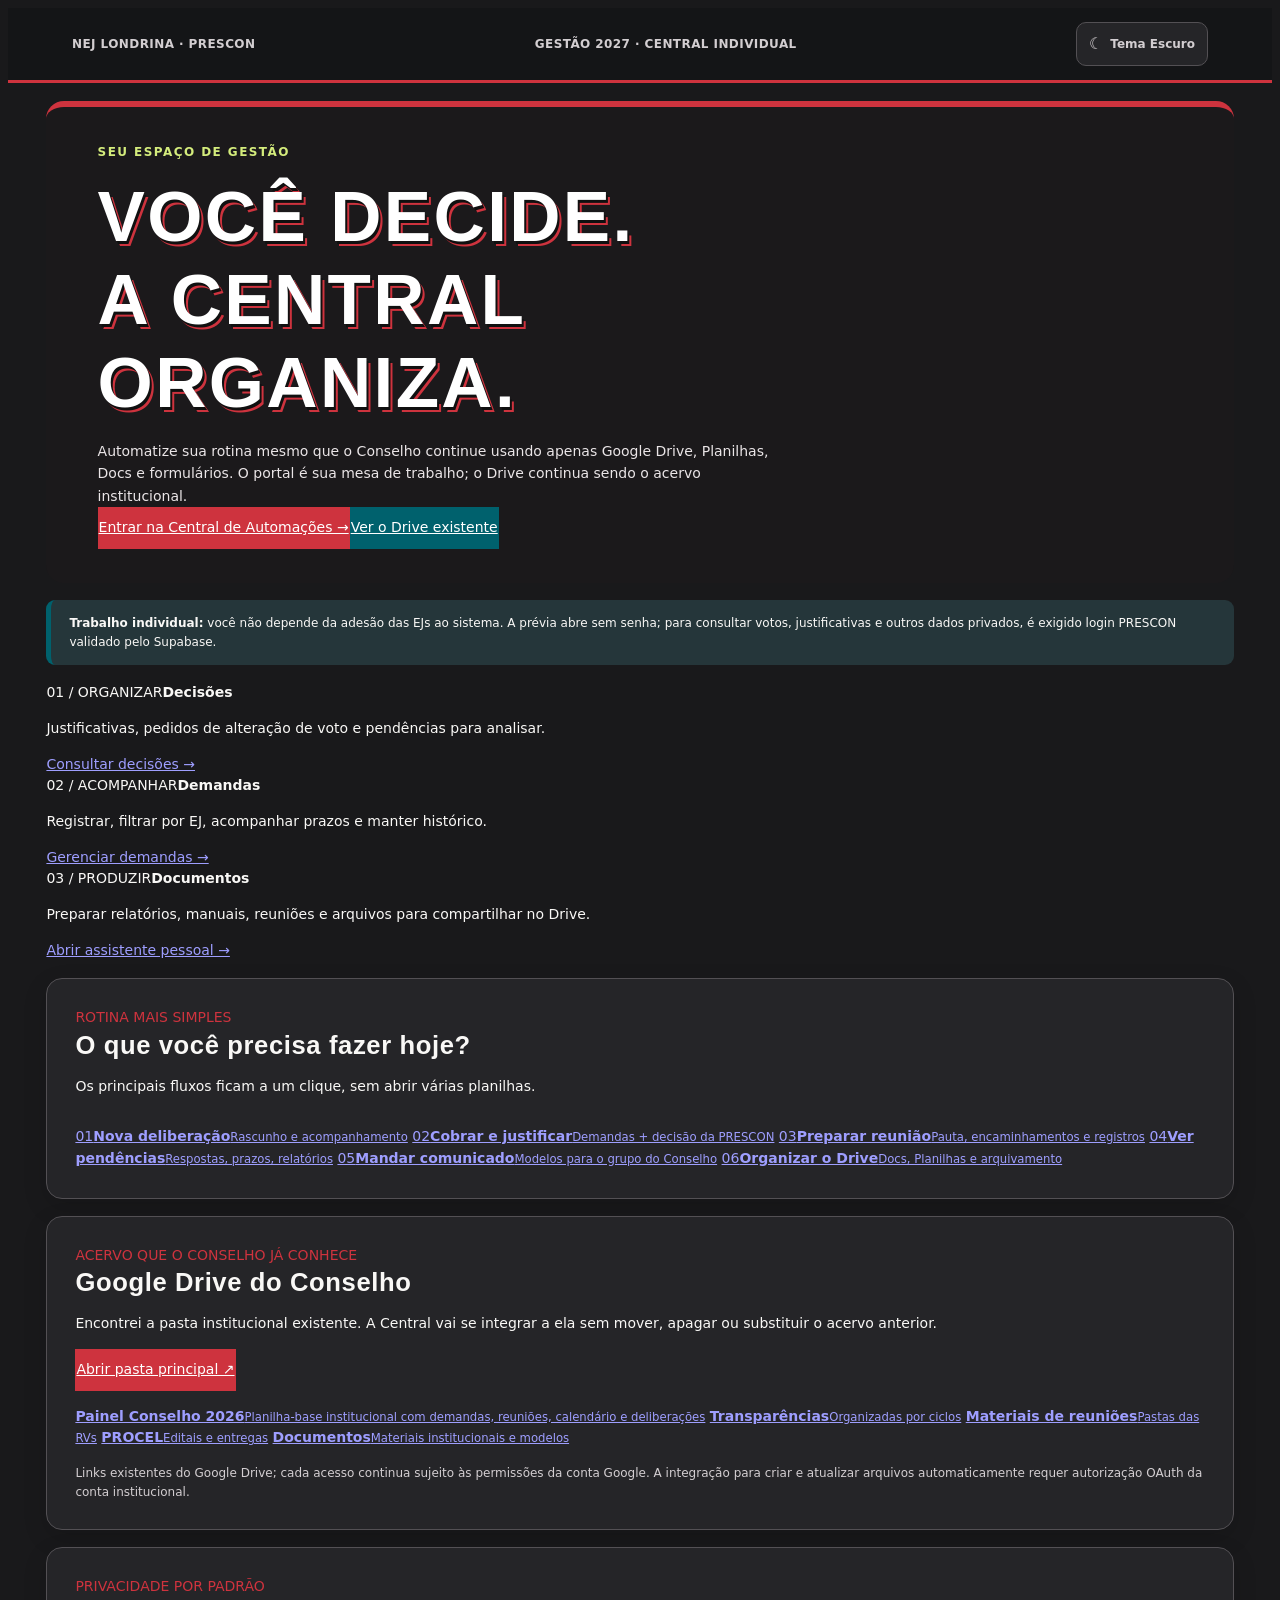
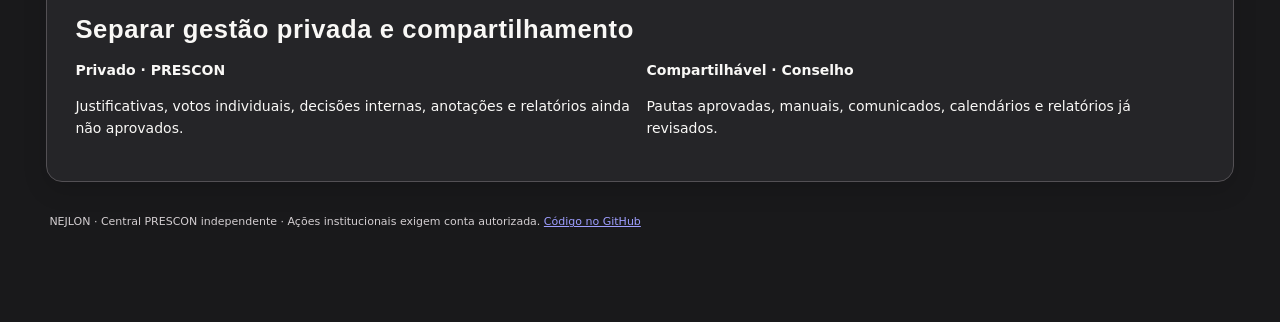
==== index.html @ 837b6ab3 "feat: standalone PRESCON home with real Council Drive 2026 shortcuts and privacy zones" ====
<!doctype html>
<html lang="pt-BR"><head>
<meta charset="utf-8"><meta name="viewport" content="width=device-width, initial-scale=1">
<meta name="theme-color" content="#1e1c1d">
<meta name="description" content="Central individual de automações da PRESCON do NEJ Londrina.">
<title>Minha Mesa · Central PRESCON NEJLON</title>
<link rel="stylesheet" href="pages/automation.css"><link rel="stylesheet" href="pages/ux-system.css"><link rel="stylesheet" href="pages/solo.css">
<script defer src="pages/ux-theme.js"></script>
</head><body class="automation-page solo-landing">
<a class="ux-skip" href="#principal">Pular para conteúdo</a>
<header class="automation-top"><span class="solo-mark">NEJ <b>LONDRINA</b> · PRESCON</span><span>GESTÃO 2027 · CENTRAL INDIVIDUAL</span></header>
<main id="principal" class="automation-shell">
<section class="automation-hero solo-hero"><span class="eyebrow">SEU ESPAÇO DE GESTÃO</span><h1>VOCÊ DECIDE.<br><em>A CENTRAL ORGANIZA.</em></h1>
<p>Automatize sua rotina mesmo que o Conselho continue usando apenas Google Drive, Planilhas, Docs e formulários. O portal é sua mesa de trabalho; o Drive continua sendo o acervo institucional.</p>
<div class="solo-hero-actions"><a href="pages/central-automacoes.html" class="btn red">Entrar na Central de Automações →</a><a href="#drive" class="btn">Ver o Drive existente</a></div>
</section>
<div class="automation-note"><strong>Trabalho individual:</strong> você não depende da adesão das EJs ao sistema. A prévia abre sem senha; para consultar votos, justificativas e outros dados privados, é exigido login PRESCON validado pelo Supabase.</div>
<section class="solo-stat">
<article><span>01 / ORGANIZAR</span><strong>Decisões</strong><p>Justificativas, pedidos de alteração de voto e pendências para analisar.</p><a href="pages/central-automacoes.html?area=relatorios">Consultar decisões →</a></article>
<article><span>02 / ACOMPANHAR</span><strong>Demandas</strong><p>Registrar, filtrar por EJ, acompanhar prazos e manter histórico.</p><a href="pages/central-automacoes.html?area=demandas">Gerenciar demandas →</a></article>
<article><span>03 / PRODUZIR</span><strong>Documentos</strong><p>Preparar relatórios, manuais, reuniões e arquivos para compartilhar no Drive.</p><a href="pages/operacao.html">Abrir assistente pessoal →</a></article>
</section>
<section class="automation-panel"><div class="solo-section-heading"><div><span class="eyebrow">ROTINA MAIS SIMPLES</span><h2>O que você precisa fazer hoje?</h2><p>Os principais fluxos ficam a um clique, sem abrir várias planilhas.</p></div></div>
<div class="solo-tool-grid">
<a href="pages/central-automacoes.html?area=criacao"><span>01</span><strong>Nova deliberação</strong><small>Rascunho e acompanhamento</small></a>
<a href="pages/central-automacoes.html?area=demandas"><span>02</span><strong>Cobrar e justificar</strong><small>Demandas + decisão da PRESCON</small></a>
<a href="pages/operacao.html#reunioes"><span>03</span><strong>Preparar reunião</strong><small>Pauta, encaminhamentos e registros</small></a>
<a href="pages/central-automacoes.html?area=relatorios"><span>04</span><strong>Ver pendências</strong><small>Respostas, prazos, relatórios</small></a>
<a href="pages/whatsapp.html#biblioteca"><span>05</span><strong>Mandar comunicado</strong><small>Modelos para o grupo do Conselho</small></a>
<a href="pages/operacao.html#workspace"><span>06</span><strong>Organizar o Drive</strong><small>Docs, Planilhas e arquivamento</small></a>
</div></section>
<section class="automation-panel" id="drive"><div class="solo-section-heading"><div><span class="eyebrow">ACERVO QUE O CONSELHO JÁ CONHECE</span><h2>Google Drive do Conselho</h2><p>Encontrei a pasta institucional existente. A Central vai se integrar a ela sem mover, apagar ou substituir o acervo anterior.</p></div><a class="btn red" href="https://drive.google.com/drive/folders/1lMt1bSog2AiDGEiYPf9uO2gQaXEOuNeg" target="_blank" rel="noopener noreferrer">Abrir pasta principal ↗</a></div>
<div class="solo-drive-grid">
<a href="https://docs.google.com/spreadsheets/d/1DdwqLHLDsHzD5dF344gKRtQSQMbhN-DplkqMc7z9sdI/edit" target="_blank" rel="noopener noreferrer"><strong>Painel Conselho 2026</strong><small>Planilha-base institucional com demandas, reuniões, calendário e deliberações</small></a>
<a href="https://drive.google.com/drive/folders/1bqsiGhaldRONN4F4BSlZHVwwTOIVMwd3" target="_blank" rel="noopener noreferrer"><strong>Transparências</strong><small>Organizadas por ciclos</small></a>
<a href="https://drive.google.com/drive/folders/1koFTcr5cByiD7y8wEt5z1tgL3Zkwrhm6" target="_blank" rel="noopener noreferrer"><strong>Materiais de reuniões</strong><small>Pastas das RVs</small></a>
<a href="https://drive.google.com/drive/folders/1WK2qMkGazt2FcR_uBR-2NqHDXZGBnHjx" target="_blank" rel="noopener noreferrer"><strong>PROCEL</strong><small>Editais e entregas</small></a>
<a href="https://drive.google.com/drive/folders/1uv3JQqz0q_ua_squssaQiazkvo1ACjW2" target="_blank" rel="noopener noreferrer"><strong>Documentos</strong><small>Materiais institucionais e modelos</small></a>
</div>
<p class="automation-muted">Links existentes do Google Drive; cada acesso continua sujeito às permissões da conta Google. A integração para criar e atualizar arquivos automaticamente requer autorização OAuth da conta institucional.</p></section>
<section class="automation-panel"><span class="eyebrow">PRIVACIDADE POR PADRÃO</span><h2>Separar gestão privada e compartilhamento</h2><div class="automation-grid">
<div class="solo-audience"><strong>Privado · PRESCON</strong><p>Justificativas, votos individuais, decisões internas, anotações e relatórios ainda não aprovados.</p></div>
<div class="solo-audience"><strong>Compartilhável · Conselho</strong><p>Pautas aprovadas, manuais, comunicados, calendários e relatórios já revisados.</p></div>
</div></section>
<footer class="automation-footer">NEJLON · Central PRESCON independente · Ações institucionais exigem conta autorizada. <a href="https://github.com/geisilyvargas-unect/central-prescon-nejlon">Código no GitHub</a></footer>
</main></body></html>
---- pages/automation.css ----
.automation-page{background:var(--ux-bg,#19191b);color:var(--ux-text,#f9f8f6)}
.automation-page *{box-sizing:border-box}
.automation-top{min-height:64px;background:var(--ux-side,#151515);border-bottom:3px solid var(--ux-red,#ce333e);display:flex;align-items:center;justify-content:space-between;gap:12px;padding:14px clamp(15px,5vw,65px);font-size:12px;font-weight:900;letter-spacing:.035em}
.automation-top a{color:var(--ux-text,#fff);text-decoration:none}.automation-top span{color:var(--ux-muted,#aaa)}
.automation-shell{max-width:1290px;margin:0 auto;padding:18px clamp(14px,3vw,42px) 70px;display:grid;gap:17px}
.automation-hero{min-height:245px;background:#1b191b;color:#fff;border-top:6px solid #ce333e;border-radius:18px;padding:34px clamp(20px,4vw,52px);overflow:hidden}
.automation-hero .eyebrow{color:#d4ec7c;font-size:12px;font-weight:900;letter-spacing:.12em}
.automation-hero h1{color:#fff;font:900 clamp(38px,6vw,71px)/1.17 Impact,'Arial Black',sans-serif;letter-spacing:.033em;text-transform:uppercase;text-shadow:2px 3px #101010,4px 5px #ce333e;margin:12px 0 16px;max-width:850px}
.automation-hero h1 em{font-style:normal;color:#fff}
.automation-hero p{max-width:690px;color:#eae5e7;font-size:14px;margin:0;line-height:1.6}
.automation-note{border-left:5px solid var(--ux-petrol,#00616d);background:var(--ux-alert,#25363a);border-radius:9px;padding:14px 18px;font-size:12px;color:var(--ux-text,#fff)}
.automation-panel{background:var(--ux-surface,#252528);color:var(--ux-text,#fff);border:1px solid var(--ux-border,#535054);border-radius:16px;padding:clamp(17px,2.4vw,28px);display:grid;gap:15px;box-shadow:var(--ux-shadow,0 8px 26px #0002)}
.automation-panel h2{font:900 clamp(20px,2vw,28px)/1.27 'Arial Black',sans-serif;letter-spacing:.024em;margin:0;color:var(--ux-text,#fff)}
.automation-panel h2 span{color:var(--ux-red,#ce333e);margin-right:7px}
.automation-panel>p,.automation-muted{color:var(--ux-muted,#d3ced1);font-size:12px;margin:0}
.automation-form{display:grid;gap:13px}
.automation-form label{font-size:12px;font-weight:800;display:grid;gap:6px;color:var(--ux-text,#fff)}
.automation-form input,.automation-form select,.automation-form textarea{display:block;width:100%;padding:12px 14px;min-height:44px;background:var(--ux-input,#18191b);color:var(--ux-text,#fff);border:1px solid var(--ux-border,#535054);border-radius:10px;line-height:1.5}
.automation-form input[type=file]{padding:10px;overflow-wrap:anywhere}
.automation-form input[type=checkbox]{width:auto;min-height:unset;accent-color:var(--ux-red,#ce333e)}
.automation-form textarea{min-height:110px;resize:vertical}
.automation-form input:focus-visible,.automation-form select:focus-visible,.automation-form textarea:focus-visible,.automation-tabs button:focus-visible{outline:3px solid var(--ux-focus,#fbb4b8);outline-offset:2px}
.automation-form button{justify-self:start;min-height:44px}
.automation-form button:disabled,.automation-actions button:disabled{opacity:.5;cursor:not-allowed}
.automation-message{color:var(--ux-red,#ff9090);font-size:12px;min-height:15px}
.automation-user-bar{display:flex;align-items:center;justify-content:space-between;gap:12px;background:var(--ux-alert,#25363a);border:1px solid var(--ux-petrol,#00616d);border-radius:11px;padding:14px 18px;margin-bottom:12px}
.automation-user-bar div{display:grid;gap:5px}.automation-user-bar span{font-size:10px;font-weight:900;color:var(--ux-muted,#ccc);letter-spacing:.09em}.automation-user-bar strong{font-size:14px;overflow-wrap:anywhere}
.automation-tabs{display:flex;gap:8px;flex-wrap:wrap;padding:6px 0 14px;margin-bottom:12px;border-bottom:1px solid var(--ux-border,#535054)}
.automation-tabs button{background:var(--ux-raised,#302f32);color:var(--ux-text,#fff);border:1px solid var(--ux-border,#535054);border-radius:9px;padding:11px 14px;cursor:pointer;min-height:44px;font-weight:900;font-size:12px}
.automation-tabs button:hover{background:var(--ux-hover,#453f42)}.automation-tabs button.active{background:var(--ux-red,#ce333e);border-color:var(--ux-red,#ce333e);color:#fff}
.auto-tab{display:grid;gap:17px}
.automation-stat-grid{display:grid;grid-template-columns:repeat(3,minmax(0,1fr));gap:12px}
.automation-stat-grid article{display:flex;flex-direction:column;gap:8px;background:var(--ux-surface,#252528);border:1px solid var(--ux-border,#535054);border-top:5px solid var(--ux-petrol,#00616d);padding:18px;border-radius:12px;min-width:0}
.automation-stat-grid article:nth-child(2){border-top-color:var(--ux-red,#ce333e)}.automation-stat-grid article:nth-child(3){border-top-color:var(--ux-lime,#a0c50c)}
.automation-stat-grid span{color:var(--ux-muted,#ddd);font-size:10px;font-weight:900;letter-spacing:.06em}
.automation-stat-grid strong{font:900 clamp(23px,2.8vw,31px)/1.1 'Arial Black',sans-serif;color:var(--ux-text,#fff);overflow-wrap:anywhere}
.automation-stat-grid small{color:var(--ux-muted,#ccc);font-size:11px}
.automation-shortcuts{display:grid;grid-template-columns:repeat(4,minmax(0,1fr));gap:12px}
.automation-shortcuts button,.automation-shortcuts a{display:flex;flex-direction:column;gap:13px;align-items:flex-start;text-decoration:none;text-align:left;cursor:pointer;min-width:0;background:var(--ux-raised,#302f32);border:1px solid var(--ux-border,#535054);border-top:5px solid var(--ux-red,#ce333e);border-radius:12px;padding:19px;color:var(--ux-text,#fff);font:inherit;min-height:170px}
.automation-shortcuts button:nth-child(2){border-top-color:var(--ux-petrol,#00616d)}.automation-shortcuts button:nth-child(3){border-top-color:var(--ux-lime,#a0c50c)}
.automation-shortcuts button:hover,.automation-shortcuts a:hover{background:var(--ux-hover,#453e42)}
.automation-shortcuts b{font-size:15px;line-height:1.35}
.automation-shortcuts small{font-size:12px;color:var(--ux-muted,#d3ced1)}
.automation-shortcuts span{margin-top:auto;font-size:11px;font-weight:900;color:var(--ux-red,#f7a1a1)}
.automation-checks{display:grid;grid-template-columns:repeat(3,minmax(0,1fr));gap:10px}
.automation-checks p{margin:0;background:var(--ux-raised,#302f32);padding:13px;border-radius:10px;font-size:12px;color:var(--ux-text,#fff);line-height:1.6}
.automation-switches{display:flex;gap:16px;flex-wrap:wrap;background:var(--ux-raised,#302f32);padding:15px;border-radius:9px}
.automation-switches label{display:flex;flex-direction:row;align-items:flex-start;gap:9px;flex:1 1 250px}
.automation-grid{display:grid;grid-template-columns:repeat(2,minmax(0,1fr));gap:13px}
.automation-actions{display:flex;flex-wrap:wrap;gap:9px;align-items:center}
.automation-result{background:var(--ux-alert,#25363a);padding:12px 15px;border-radius:9px;color:var(--ux-text,#fff);font-size:12px;overflow-wrap:anywhere}
.automation-result:empty{display:none}
.automation-inline{display:flex;flex-wrap:wrap;align-items:end}
.automation-inline label{flex:1 1 180px;min-width:0}.automation-inline button{justify-self:unset}
.automation-files,.automation-forms,.automation-results{display:grid;gap:10px;min-width:0}
.automation-file,.automation-form-card,.automation-response{background:var(--ux-raised,#302f32);border:1px solid var(--ux-border,#535054);border-radius:11px;padding:15px;display:grid;gap:10px}
.automation-form-card-head{display:flex;align-items:flex-start;justify-content:space-between;gap:12px;flex-wrap:wrap}
.automation-form-card strong,.automation-file strong{font-size:14px;overflow-wrap:anywhere}
.automation-form-card small,.automation-file small,.automation-response small{display:block;color:var(--ux-muted,#ddd);font-size:11px}
.automation-form-card .automation-actions{gap:8px}
.automation-form-card .btn{font-size:11px;min-height:39px;padding:7px 10px}
.automation-form-card .tag{white-space:nowrap}
.automation-file{grid-template-columns:minmax(0,1fr) auto;align-items:center}
.automation-file a{color:var(--ux-red,#ed6c74);font-weight:900;font-size:12px}
.automation-response-top{display:flex;justify-content:space-between;gap:10px;flex-wrap:wrap}
.automation-response details{border-top:1px solid var(--ux-border,#535054);padding-top:10px}
.automation-response summary{cursor:pointer;font-weight:800}
.automation-response pre{white-space:pre-wrap;overflow-wrap:anywhere;max-height:300px;overflow:auto;font-size:11px}
.automation-response select,.automation-response textarea{background:var(--ux-input,#18191b);color:var(--ux-text,#fff);border:1px solid var(--ux-border,#535054);border-radius:7px;padding:10px;font:inherit;font-size:12px}
.automation-response .automation-actions{margin-top:5px}
.automation-footer{color:var(--ux-muted,#d3ced1);font-size:11px;padding:14px 3px}
.automation-toast{position:fixed;bottom:15px;right:15px;z-index:20;background:#005663;color:#fff;padding:12px 16px;border-radius:10px;box-shadow:0 8px 20px #0005;max-width:min(400px,90vw);font-size:12px}
.automation-toast:empty{display:none}
.automation-page a:not(.btn):focus-visible{outline:3px solid var(--ux-focus,#fbb4b8);outline-offset:3px}
@media(max-width:1040px){.automation-shortcuts{grid-template-columns:repeat(2,minmax(0,1fr))}.automation-checks{grid-template-columns:1fr}}
@media(max-width:700px){.automation-grid,.automation-stat-grid{grid-template-columns:1fr}.automation-hero{min-height:260px;padding:27px 18px}.automation-tabs{display:flex;flex-wrap:nowrap;overflow-x:auto;scroll-snap-type:x proximity}.automation-tabs button{white-space:nowrap;flex:0 0 auto;scroll-snap-align:start}.automation-file{grid-template-columns:1fr}.automation-top{flex-wrap:wrap}.automation-form button{width:100%}.automation-form-card .btn{width:auto}}
@media(max-width:475px){.automation-shortcuts{grid-template-columns:1fr}.automation-shortcuts button,.automation-shortcuts a{min-height:126px}.automation-hero h1{font-size:38px}}
@media(prefers-reduced-motion:reduce){.automation-page *{scroll-behavior:auto!important;transition:none!important}}
/* Integração de Forms existente: campos claros em ambos os temas */
.automation-form-card .auto-google-attach{display:flex;align-items:center;gap:8px;flex-wrap:wrap;background:var(--ux-surface);padding:10px;border-radius:9px;color:var(--ux-muted);font-size:11px}
.automation-form-card .auto-google-attach input{min-width:195px;max-width:100%;flex:1;padding:10px;border:1px solid var(--ux-border);border-radius:7px;background:var(--ux-input);color:var(--ux-text);font-size:12px}
.automation-form-card .auto-google-attach button{min-height:41px}
@media(max-width:500px){.automation-form-card .auto-google-attach input{flex:1 1 100%;min-width:0}}

/* PRESCON — panorama semanal: informações essenciais sem sobrecarregar a página */
.automation-week-list{display:grid;grid-template-columns:repeat(2,minmax(0,1fr));gap:12px}
.automation-week-item{background:var(--ux-raised,#302f32);border:1px solid var(--ux-border,#535054);border-radius:13px;padding:18px;display:flex;flex-direction:column;gap:12px;min-width:0}
.automation-week-top{display:flex;justify-content:space-between;align-items:flex-start;gap:12px;flex-wrap:wrap}
.automation-week-top>div{display:grid;gap:5px;min-width:0}
.automation-week-top strong{font-size:14px;color:var(--ux-text,#fff);overflow-wrap:anywhere}
.automation-week-top span{font-size:11px;color:var(--ux-muted,#ddd)}
.automation-week-count{display:flex;align-items:baseline;gap:10px}
.automation-week-count strong{font:900 31px/1 'Arial Black',sans-serif;color:var(--ux-text,#fff)}
.automation-week-count span{font-size:12px;color:var(--ux-muted,#ddd)}
.automation-week-alert{background:var(--ux-alert,#25363a);border-left:4px solid var(--ux-petrol,#00616d);padding:10px 12px;font-size:11px;color:var(--ux-text,#fff);margin:0}
.automation-week-item details{border-top:1px solid var(--ux-border,#535054);padding-top:10px}
.automation-week-item summary{font-size:12px;font-weight:800;cursor:pointer;padding-block:8px;min-height:44px}
.automation-week-item details p{font-size:12px;color:var(--ux-muted,#ddd);line-height:1.65;margin-top:6px}
.automation-week-item>.btn{align-self:flex-start;margin-top:auto}
@media(max-width:860px){.automation-week-list{grid-template-columns:1fr}}

/* Exploração sem senha: prévia pública, gestão real com autenticação opcional. */
.automation-preview-mode .automation-user-bar{border-color:var(--ux-petrol,#00616d);background:var(--ux-alert,#eaf3f4)}
.automation-preview-mode .automation-user-bar strong{font-size:clamp(13px,1.6vw,16px)}
.automation-login-top{display:flex;align-items:center;justify-content:space-between;gap:14px;flex-wrap:wrap}
.automation-login-top p{max-width:700px;margin:0;color:var(--ux-muted);font-size:12px}
.automation-preview-mode .automation-note{border-left-color:var(--ux-lime,#bee252)}
.automation-preview-mode .automation-week-item{border-top:4px solid var(--ux-petrol,#00616d)}
.automation-preview-mode .automation-form-card{border-top:4px solid var(--ux-red,#ce333e)}
.automation-preview-mode #auto-weekly-stats article strong{color:var(--ux-muted)}
.automation-preview-mode #auto-weekly-demand a{color:var(--ux-text);font-weight:800;text-decoration:underline}
.automation-preview-mode #auto-demands-root .demands-card{min-height:190px}
#auto-login[hidden],#auto-app[hidden],.automation-user-bar button[hidden]{display:none!important}
@media(max-width:600px){.automation-user-bar{align-items:stretch;flex-direction:column}.automation-user-bar .automation-actions{width:100%}.automation-user-bar button{width:100%}.automation-login-top button{width:100%}}
---- pages/ux-system.css ----
/* NEJLON 2027 — Sistema visual consolidado v1.
   Carregado APÓS os estilos legados. O tema claro/escuro deve preservar contraste
   e não alterar dados nem regras de negócio. */
:root,html[data-theme="dark"]{
 color-scheme:dark;
 --ux-bg:#19191b;--ux-side:#141517;--ux-surface:#252528;--ux-raised:#302f32;
 --ux-input:#18191b;--ux-border:#535054;--ux-text:#f9f8f6;--ux-muted:#d3ced1;
 --ux-subtle:#bdb7bb;--ux-hover:#3d383b;--ux-red:#ce333e;--ux-red-hover:#e34a54;
 --ux-petrol:#00616d;--ux-petrol-hover:#087b88;--ux-lime:#bee252;
 --ux-focus:#fbb4b8;--ux-alert:#25363a;--ux-warning:#423826;
 --ux-shadow:0 8px 24px rgba(0,0,0,.14);
 --bg:var(--ux-bg);--side:var(--ux-side);--panel:var(--ux-surface);--panel2:var(--ux-raised);
 --border:var(--ux-border);--text:var(--ux-text);--muted:var(--ux-muted);
}
html[data-theme="light"]{
 color-scheme:light;
 --ux-bg:#f7f5f2;--ux-side:#f0ece9;--ux-surface:#fff;--ux-raised:#f1eeeb;
 --ux-input:#fff;--ux-border:#b8b2b0;--ux-text:#222124;--ux-muted:#49474a;
 --ux-subtle:#59555a;--ux-hover:#e9e2de;--ux-red:#a92732;--ux-red-hover:#8f1e28;
 --ux-petrol:#005663;--ux-petrol-hover:#00434d;--ux-lime:#4b6710;
 --ux-focus:#b22d36;--ux-alert:#e9f3f3;--ux-warning:#fff4d4;
 --ux-shadow:0 6px 24px rgba(35,23,21,.065);
 --bg:var(--ux-bg);--side:var(--ux-side);--panel:var(--ux-surface);--panel2:var(--ux-raised);
 --border:var(--ux-border);--text:var(--ux-text);--muted:var(--ux-muted);
}
html{min-width:320px;scroll-padding-top:78px}
body,body.wa-page,body.institutional{background:var(--ux-bg);color:var(--ux-text)}
body{font-size:14px;line-height:1.55}
body,button,input,select,textarea{font-family:'DM Sans',system-ui,sans-serif}
h1,h2,h3,h4{overflow-wrap:break-word;text-wrap:balance}
p{overflow-wrap:break-word}
:where(button,a,input,select,textarea,summary,[tabindex]):focus-visible{outline:3px solid var(--ux-focus)!important;outline-offset:3px!important}
button:disabled{cursor:not-allowed;opacity:.57}
button,a,summary{-webkit-tap-highlight-color:transparent}
button,select,input[type="checkbox"],input[type="radio"]{accent-color:var(--ux-red)}
select,input,textarea{max-width:100%}
input::placeholder,textarea::placeholder{color:var(--ux-subtle);opacity:1}
[hidden]{display:none!important}
:where(.panel,.stat-card,.role-card,.comparison-card,.wa-panel,.milestone,.ej,.value-grid article,.rules article){box-shadow:var(--ux-shadow)}
/* Tipografia forte, sem caracteres ou linhas se sobrepondo. */
.intro h1,.i-hero h1,.i-section h2,.idealize-banner h1,.idealize-manual-art h3,.wa-hero h1{
 letter-spacing:.027em!important;line-height:1.2!important;font-weight:900;
 text-shadow:2px 3px 0 #121212,4px 5px 0 #ae2832!important;
 overflow-wrap:normal;word-break:normal;hyphens:auto
}
.workhead h2,.panel h3,.ej-directory-card h3,.wa-panel h2,.idealize-shell h2{
 letter-spacing:.035em!important;line-height:1.3
}
.intro h1{font-size:clamp(27px,3.4vw,44px);max-width:760px}
.i-hero h1{font-size:clamp(43px,7vw,88px)}
.wa-hero h1{font-size:clamp(32px,5.4vw,61px)}
.intro,.i-hero,.idealize-banner,.wa-hero,.idealize-manual-art{color:#fff}
.intro h1,.i-hero h1,.idealize-banner h1,.wa-hero h1,.idealize-manual-art h3{color:#fff}
.intro p,.i-hero p,.idealize-banner p,.wa-hero p,.idealize-manual-art p{color:#f3efef}
.intro .eyebrow,.i-hero .i-tag,.idealize-banner .eyebrow,.wa-hero .eyebrow{color:#fbc3c5}
/* Controles de tema: no cabeçalho e nas páginas auxiliares */
.ux-theme-switch{display:inline-flex;align-items:center;gap:7px;min-height:44px;padding:9px 12px;border:1px solid var(--ux-border);border-radius:10px;background:var(--ux-surface);color:var(--ux-text);font-size:12px;font-weight:800;white-space:nowrap}
.ux-theme-switch:hover{background:var(--ux-hover)}
.ux-theme-switch .ux-theme-icon{font-size:16px;line-height:1}
.ux-skip{position:absolute;z-index:999;top:-100px;left:14px;padding:12px 16px;border:2px solid var(--ux-focus);background:var(--ux-surface);color:var(--ux-text);border-radius:8px;font-weight:800}
.ux-skip:focus{top:12px}
/* Navegação, hierarquia, estado selecionado */
.side{background:var(--ux-side);border-color:var(--ux-border);overflow-y:auto}
.side-section,.mini-heading,.eyebrow{color:var(--ux-red)}
.nav-button{color:var(--ux-text);min-height:44px}
.nav-button:hover{background:var(--ux-hover)}
.nav-button.active,.role-option.active,.filter.active{color:#fff;background:var(--ux-red);border-color:var(--ux-red)}
.nav-more{border-color:var(--ux-border)}
.nav-more summary{color:var(--ux-muted);min-height:44px}
.nav-more summary:hover,.nav-more[open] summary{background:var(--ux-hover);color:var(--ux-text)}
.topbar{background:var(--ux-surface);border-color:var(--ux-red);min-height:70px;height:auto;padding-block:10px}
.top-label,.top-year{color:var(--ux-muted)}
.brand strong{letter-spacing:.035em}
.brand small,.side-foot small{color:var(--ux-muted)}
.side-foot{background:var(--ux-surface);border-color:var(--ux-border)}
.institutional-shortcut{background:var(--ux-raised);border-color:var(--ux-border);color:var(--ux-text)}
.institutional-shortcut:hover{background:var(--ux-hover)}
.institutional-shortcut small{color:var(--ux-muted)}
.pill-outline{background:var(--ux-alert);border-color:var(--ux-border);color:var(--ux-text)}
.contact{display:inline-flex;align-items:center;min-height:44px;background:var(--ux-red);color:#fff;border-radius:10px}
.contact:hover{background:var(--ux-red-hover);filter:none}
.content{width:100%;max-width:1480px}
.workhead h2{color:var(--ux-text)}
.workhead p,.stat-label,.stat-footer,.role-card p,.panel .sub,.list-item p,.note,.date-chip,.heat-info,.footer{color:var(--ux-muted)}
.date-chip{background:var(--ux-surface);border-color:var(--ux-border)}
/* Superfícies e cartões */
.role-card,.panel,.stat-card,.ej-directory-card{background:var(--ux-surface);border-color:var(--ux-border);color:var(--ux-text)}
.panel h3,.stat-card strong{color:var(--ux-text)}
.role-option,.filter,.select,.search,.ej-select select{background:var(--ux-raised);border-color:var(--ux-border);color:var(--ux-text);min-height:44px}
.role-option:hover,.filter:hover{background:var(--ux-hover);filter:none}
.role-option.active:hover,.filter.active:hover{background:var(--ux-red-hover)}
.role-card .mini-heading{color:var(--ux-red)}
.stat-card{box-shadow:var(--ux-shadow);border-top-color:var(--ux-petrol)}
.stat-card:nth-child(2),.stat-card:nth-child(4){border-top-color:var(--ux-red)}
.stat-card:nth-child(3){border-top-color:var(--ux-petrol)}
.stat-icon{color:var(--ux-red)}
.demo-alert,.notice,.comparison-insight,.wa-info{background:var(--ux-alert);border-color:var(--ux-petrol);color:var(--ux-text)}
.demo-alert p,.demo-alert strong,.notice{color:var(--ux-text)}
.demo-alert .alert-icon{color:var(--ux-petrol)}
.btn{display:inline-flex;align-items:center;justify-content:center;gap:7px;min-height:42px;background:var(--ux-petrol);border:1px solid var(--ux-petrol);color:#fff}
.btn.red{background:var(--ux-red);border-color:var(--ux-red);color:#fff}
.btn:hover{background:var(--ux-petrol-hover);filter:none}
.btn.red:hover{background:var(--ux-red-hover)}
.tag{color:#fff;background:var(--ux-petrol)}
.tag.green{background:#154d3b;color:#fff}
.tag.yellow{background:#76520b;color:#fff}
.tag.red{background:#932634;color:#fff}
.list-item{border-color:var(--ux-border);flex-wrap:wrap;gap:12px}
.list-item .right{flex-wrap:wrap}
.quick-action{background:var(--ux-raised);border-color:var(--ux-border);color:var(--ux-text);min-height:144px}
.quick-action span,.quick-action strong{color:var(--ux-muted)}
.quick-action:hover{background:var(--ux-hover)}
.quick-action b{font-size:14px}
.heat.none{background:var(--ux-raised);border-color:var(--ux-border);color:var(--ux-text)}
.heat:focus-visible,.heat.active{outline:3px solid var(--ux-focus);outline-offset:2px}
.record{background:var(--ux-raised);border-color:var(--ux-border)}
.record summary{color:var(--ux-text);min-height:44px}
.record p{color:var(--ux-muted)}
.profile-head h3,.profile-value,.detail-stats b{color:var(--ux-text)}
.detail-stats div,.avatar,.progress,.barplot{background:var(--ux-raised);border-color:var(--ux-border)}
.detail-stats span,.bulletlist{color:var(--ux-muted)}
.nav-button,.heat,.role-option,.filter,.analytics-bar,.comparison-toggle button{transition:background-color .16s,border-color .16s,transform .16s}
/* Analíticos: barras, comparação, estados e rótulos */
.analytics-bar,.comparison-card,.voting-graph,.prescon-focus-card{background:var(--ux-surface);border-color:var(--ux-border);color:var(--ux-text)}
.analytics-bar-header small,.comparison-card p,.comparison-card-foot,.voting-graph h3 small,.prescon-focus-card p,.prescon-focus-card span{color:var(--ux-muted)}
.analytics-track,.comparison-bar-track{background:var(--ux-raised)}
.analytics-bar.selected{border-color:var(--ux-red);box-shadow:0 0 0 2px color-mix(in srgb,var(--ux-red) 25%,transparent)}
.analytics-reset{color:#fff}
.comparison-toggle button{background:var(--ux-raised);color:var(--ux-text);border-color:var(--ux-border);min-height:44px}
.comparison-toggle button.active{background:var(--ux-red);color:#fff;border-color:var(--ux-red)}
.comparison-insight{border-left:4px solid var(--ux-petrol)}
.comparison-insight b{color:var(--ux-text)}
/* Formulários: não usar fonte branca em inputs claros ou vice-versa */
.idealize-shell .panel,.idealize-financial-card,.idealize-scenario,.idealize-final,.idealize-result,
.pf-sheet,.wa-panel,.wa-template-card,.wa-recipient,.wa-group-preview{
 background:var(--ux-surface);color:var(--ux-text);border-color:var(--ux-border)
}
.idealize-financial-stats div,.idealize-guide-item,.idealize-choices label,.idealize-manual-steps>div,
.pf-import .pf-drop,.pf-group,.pf-sheet table td,.wa-group-preview,
.wa-template-card,.wa-recipient pre{
 background:var(--ux-raised);color:var(--ux-text);border-color:var(--ux-border)
}
.idealize-financial-stats span,.idealize-guide-item p,.idealize-scenario .sub,
.pf-disclaimer,.wa-panel p,.wa-hints,.wa-help,.wa-template-card p,
.wa-template-meta,.wa-group-preview,.wa-footer,.wa-nav,.wa-info,.wa-counter{
 color:var(--ux-muted)
}
.idealize-financial-stats strong,.idealize-financial-card h3,
.idealize-result h3,.voting-graph h3{color:var(--ux-text)}
.idealize-financial-stats .positive strong{color:var(--ux-lime)}
.idealize-financial-stats .negative strong{color:var(--ux-red)}
.idealize-manual-visual{background:var(--ux-surface);color:var(--ux-text);border-color:var(--ux-border)}
.idealize-manual-art{background:linear-gradient(110deg,#1b1b1c,#3c3033);color:#fff}
.idealize-manual-art .eyebrow,.idealize-manual-art h3,.idealize-manual-art p{color:#fff}
.idealize-manual-art h3 em{color:#d8ef9f}
.idealize-manual-steps span,.idealize-manual-steps b{color:var(--ux-text)}
.idealize-manual-steps b{background:var(--ux-lime);color:var(--ux-bg)}
.idealize-manual-note{background:var(--ux-alert);border-color:var(--ux-border);color:var(--ux-text)}
.idealize-guide summary,.idealize-financial-card details summary{border-color:var(--ux-border);color:var(--ux-text);min-height:44px}
#idealize-vote-form input:not([type="radio"]),#idealize-vote-form textarea,#idealize-vote-form select,
.wa-panel input,.wa-panel textarea,.wa-panel select,.pf-drop input,.wa-template-card input{
 background:var(--ux-input);color:var(--ux-text);border:1px solid var(--ux-border)
}
#idealize-vote-form input[type="radio"]{accent-color:var(--ux-red)}
.idealize-choices label.chosen{background:var(--ux-alert);border-color:var(--ux-petrol)}
.idealize-financial-card h4,.idealize-overflow th,.idealize-overflow td,.pf-sheet td{color:var(--ux-text)}
.idealize-overflow th{background:var(--ux-petrol);color:#fff}
.idealize-overflow td,.pf-sheet td{border-color:var(--ux-border)}
.pf-drop{background:var(--ux-raised);border-color:var(--ux-red);color:var(--ux-text)}
.pf-group{background:var(--ux-petrol);color:#fff}
.pf-group strong,.pf-group span{color:#fff}
.wa-template-card.is-active{background:var(--ux-alert);border-color:var(--ux-red);border-top-color:var(--ux-red)}
.wa-template-card h3,.wa-template-meta b{color:var(--ux-text)}
.wa-template-meta span,.wa-template-meta b{color:var(--ux-muted)}
.wa-template-actions .btn{color:#fff}
.wa-library .wa-counter{background:var(--ux-raised);border-color:var(--ux-border)}
.wa-template-card .wa-template-actions{margin-top:auto}
.wa-panel label{color:var(--ux-text)}
.wa-hints code{background:var(--ux-raised);color:var(--ux-text)}
.wa-group-preview{line-height:1.7;white-space:pre-wrap;overflow-wrap:anywhere}
.wa-nav a,.i-top a{color:var(--ux-text)}
.wa-toast{background:var(--ux-petrol);color:#fff}
.wa-template-card .btn{min-height:40px}
/* Institucional: áreas editoriais claras, capas de marca escuras */
.i-top{background:var(--ux-surface);border-color:var(--ux-red);color:var(--ux-text)}
.i-top span,.i-section>p,.milestone p,.value-grid p,.ej small,.i-foot small{color:var(--ux-muted)}
.i-section h2,.city,.city summary,.i-foot span{color:var(--ux-text)}
.milestone,.value-grid article,.rules article,.ej,.city{background:var(--ux-surface);border-color:var(--ux-border);color:var(--ux-text)}
.milestone h3,.value-grid h3,.rules h3,.ej strong{color:var(--ux-text)}
.milestone b,.rules span,.value-grid h3{color:var(--ux-red)}
.ej span{color:var(--ux-red)}
.city summary{background:var(--ux-petrol);color:#fff;min-height:48px}
.city summary span{color:#fff}
.city .ej-grid{background:var(--ux-surface)}
.ej strong{background:var(--ux-lime);color:var(--ux-bg)}
.anchor a{background:var(--ux-petrol);color:#fff;min-height:44px;display:inline-flex;align-items:center}
.mission-grid article{background:#ae2934;color:#fff}
.mission-grid article:nth-child(2){background:#005866;color:#fff}
.mission-grid article h3,.mission-grid article small{color:#fff}
.org>div:not(.org-cols),.org-cols span{background:var(--ux-red);color:#fff}
.org>strong,.org i{color:var(--ux-text)}
/* Light theme specifics: never use hard-coded dark text on light backgrounds. */
html[data-theme="light"] .intro,html[data-theme="light"] .i-hero,
html[data-theme="light"] .idealize-banner,html[data-theme="light"] .wa-hero{
 background-color:#262124;color:#fff
}
html[data-theme="light"] .intro h1,html[data-theme="light"] .intro p,
html[data-theme="light"] .i-hero h1,html[data-theme="light"] .i-hero p,
html[data-theme="light"] .idealize-banner h1,html[data-theme="light"] .idealize-banner p,
html[data-theme="light"] .wa-hero h1,html[data-theme="light"] .wa-hero p{color:#fff}
html[data-theme="light"] .idealize-projections button{background:var(--ux-raised);border-color:var(--ux-border);color:var(--ux-text)}
html[data-theme="light"] .idealize-projections button.active{background:var(--ux-petrol);border-color:var(--ux-petrol);color:#fff}
html[data-theme="light"] .idealize-financial-stats .positive strong{color:#23652f}
html[data-theme="light"] .idealize-financial-stats .negative strong{color:#a01d2e}
html[data-theme="light"] .idealize-manual-steps b{background:#c9ed71;color:#142111}
html[data-theme="light"] .i-hero .i-tag{color:#d5ed98}
html[data-theme="light"] .wa-template-meta{color:var(--ux-muted)}
html[data-theme="light"] .wa-panel #wa-warning{color:var(--ux-red)}
html[data-theme="light"] .idealize-rateio{color:var(--ux-text)}
/* Responsivo: priorizar conteúdo legível e botões tocáveis */
@media(max-width:1200px){
 .quick-actions,.prescon-focus{grid-template-columns:repeat(2,minmax(0,1fr))}
 .intro{padding:26px}
}
@media(max-width:990px){
 .side{width:204px;padding:20px 11px}
 .content{padding-inline:22px}
 .stats{grid-template-columns:repeat(2,minmax(0,1fr))}
 .i-section{padding-block:34px}
}
@media(max-width:760px){
 html{scroll-padding-top:65px}
 .side{display:none}
 .topbar{padding:12px 15px;gap:9px}
 .top-actions{margin-left:auto;flex-wrap:wrap;justify-content:flex-end}
 .top-label{font-size:10px}
 .content{padding:15px 13px}
 .intro{padding:24px 18px;min-height:230px}
 .intro h1{font-size:clamp(27px,6vw,36px)}
 .intro p{font-size:13px}
 .mobile-nav{display:flex;overflow-x:auto;gap:8px;padding:12px 1px 7px;scroll-snap-type:x proximity}
 .mobile-nav .nav-button{white-space:nowrap;min-height:44px;scroll-snap-align:start;background:var(--ux-raised);color:var(--ux-text);border:1px solid var(--ux-border)}
 .mobile-nav .nav-button.active{background:var(--ux-red);color:#fff;border-color:var(--ux-red)}
 .mobile-nav .nav-more{display:flex;align-items:center;margin:0;padding:0;border:0}
 .mobile-nav .nav-more summary{white-space:nowrap;background:var(--ux-raised);border:1px solid var(--ux-border);border-radius:9px;min-height:44px}
 .mobile-nav .nav-more[open]{display:grid;min-width:max-content}
 .mobile-nav .nav-more[open] .nav-button{margin-top:4px}
 .quick-actions,.prescon-focus,.comparison-cards,.mission-grid{grid-template-columns:1fr}
 .workhead{margin-top:20px}
 .role-card{align-items:stretch}
 .role-options{width:100%}
 .role-option{flex:1 1 135px;min-height:44px}
 .role-card .ej-select{width:100%}
 .role-card .ej-select select{width:100%}
 .idealize-shell{padding-inline:12px}
 .idealize-manual-steps{grid-template-columns:1fr}
 .wa-nav,.i-top{flex-wrap:wrap;gap:10px}
 .wa-hero,.i-hero{padding:36px 22px}
 .i-prism{opacity:.22}
 .wa-template-grid,.wa-library-controls{grid-template-columns:1fr}
 .org-cols{grid-template-columns:repeat(2,minmax(0,1fr))}
}
@media(max-width:520px){
 .topbar{align-items:flex-start}
 .top-label{width:100%}
 .top-actions{width:100%;justify-content:space-between}
 .contact{font-size:11px}
 .stats{grid-template-columns:repeat(2,minmax(0,1fr));gap:8px}
 .stat-card{padding:13px}
 .stat-card strong{font-size:clamp(23px,6vw,30px)}
 .stat-label{font-size:12px}
 .panel{padding:15px}
 .heatmap{grid-template-columns:repeat(3,minmax(0,1fr));gap:7px}
 .heat{min-height:78px}
 .heat .name{font-size:11px}
 .workhead::after{opacity:.09}
 .idealize-identity,.idealize-financial-grid,.idealize-results{grid-template-columns:1fr}
 .idealize-financial-stats{grid-template-columns:repeat(2,minmax(0,1fr))}
 .idealize-choices{grid-template-columns:1fr}
 .idealize-manual-steps span{font-size:12px}
 .pf-group-grid,.wa-formgrid{grid-template-columns:1fr}
 .wa-hero h1{font-size:clamp(30px,8vw,43px)}
 .i-hero h1{font-size:clamp(38px,9vw,56px)}
 .i-section h2{font-size:clamp(30px,8vw,44px)}
 .value-grid,.rules,.ej-grid,.timeline{grid-template-columns:1fr}
 .org-cols{grid-template-columns:1fr}
 .mission-grid article{padding:18px}
 .footer{flex-direction:column}
 .wa-panel{padding:16px}
 .wa-group-preview{padding:14px}
}
@media(max-width:380px){
 .stats{grid-template-columns:1fr}
 .intro h1{font-size:25px}
 .heatmap{grid-template-columns:repeat(2,minmax(0,1fr))}
 .top-actions{gap:8px}
 .ux-theme-switch{padding-inline:10px}
}
@media(prefers-reduced-motion:reduce){html{scroll-behavior:auto}*,*::before,*::after{transition-duration:.01ms!important;animation-duration:.01ms!important;scroll-behavior:auto!important}}

/* Correções finais de contraste e navegação — revisão QA. */
.i-section h2 em{color:var(--ux-text)!important}
html[data-theme="light"] .i-section h2,
html[data-theme="light"] .i-section h2 em{
 text-shadow:1px 2px 0 rgba(169,39,50,.13)!important
}
html[data-theme="light"] .wa-template-card .wa-template-meta b{color:var(--ux-red)}
html[data-theme="light"] .wa-library .wa-counter{color:var(--ux-text)}
html[data-theme="light"] .idealize-financial-card .tag{color:#fff}
html[data-theme="light"] .idealize-financial-stats span{color:var(--ux-muted)}
html[data-theme="light"] .comparison-card>strong{color:var(--ux-text)}
html[data-theme="light"] .voting-graph .vote-graph-row b{color:var(--ux-text)}
html[data-theme="light"] .idealize-manual-art .eyebrow{color:#f4d5d5}
html[data-theme="light"] .wa-info strong{color:var(--ux-text)}
/* Em celular, todas as áreas acessíveis por rolagem horizontal simples. */
@media(max-width:760px){
 .mobile-nav{overscroll-behavior-inline:contain;scroll-padding-inline:12px}
 .mobile-nav .nav-more{display:contents}
 .mobile-nav .nav-more summary{display:none}
 .mobile-nav .nav-more .nav-button{margin:0;display:flex}
 .mobile-nav .nav-button{flex:0 0 auto}
}
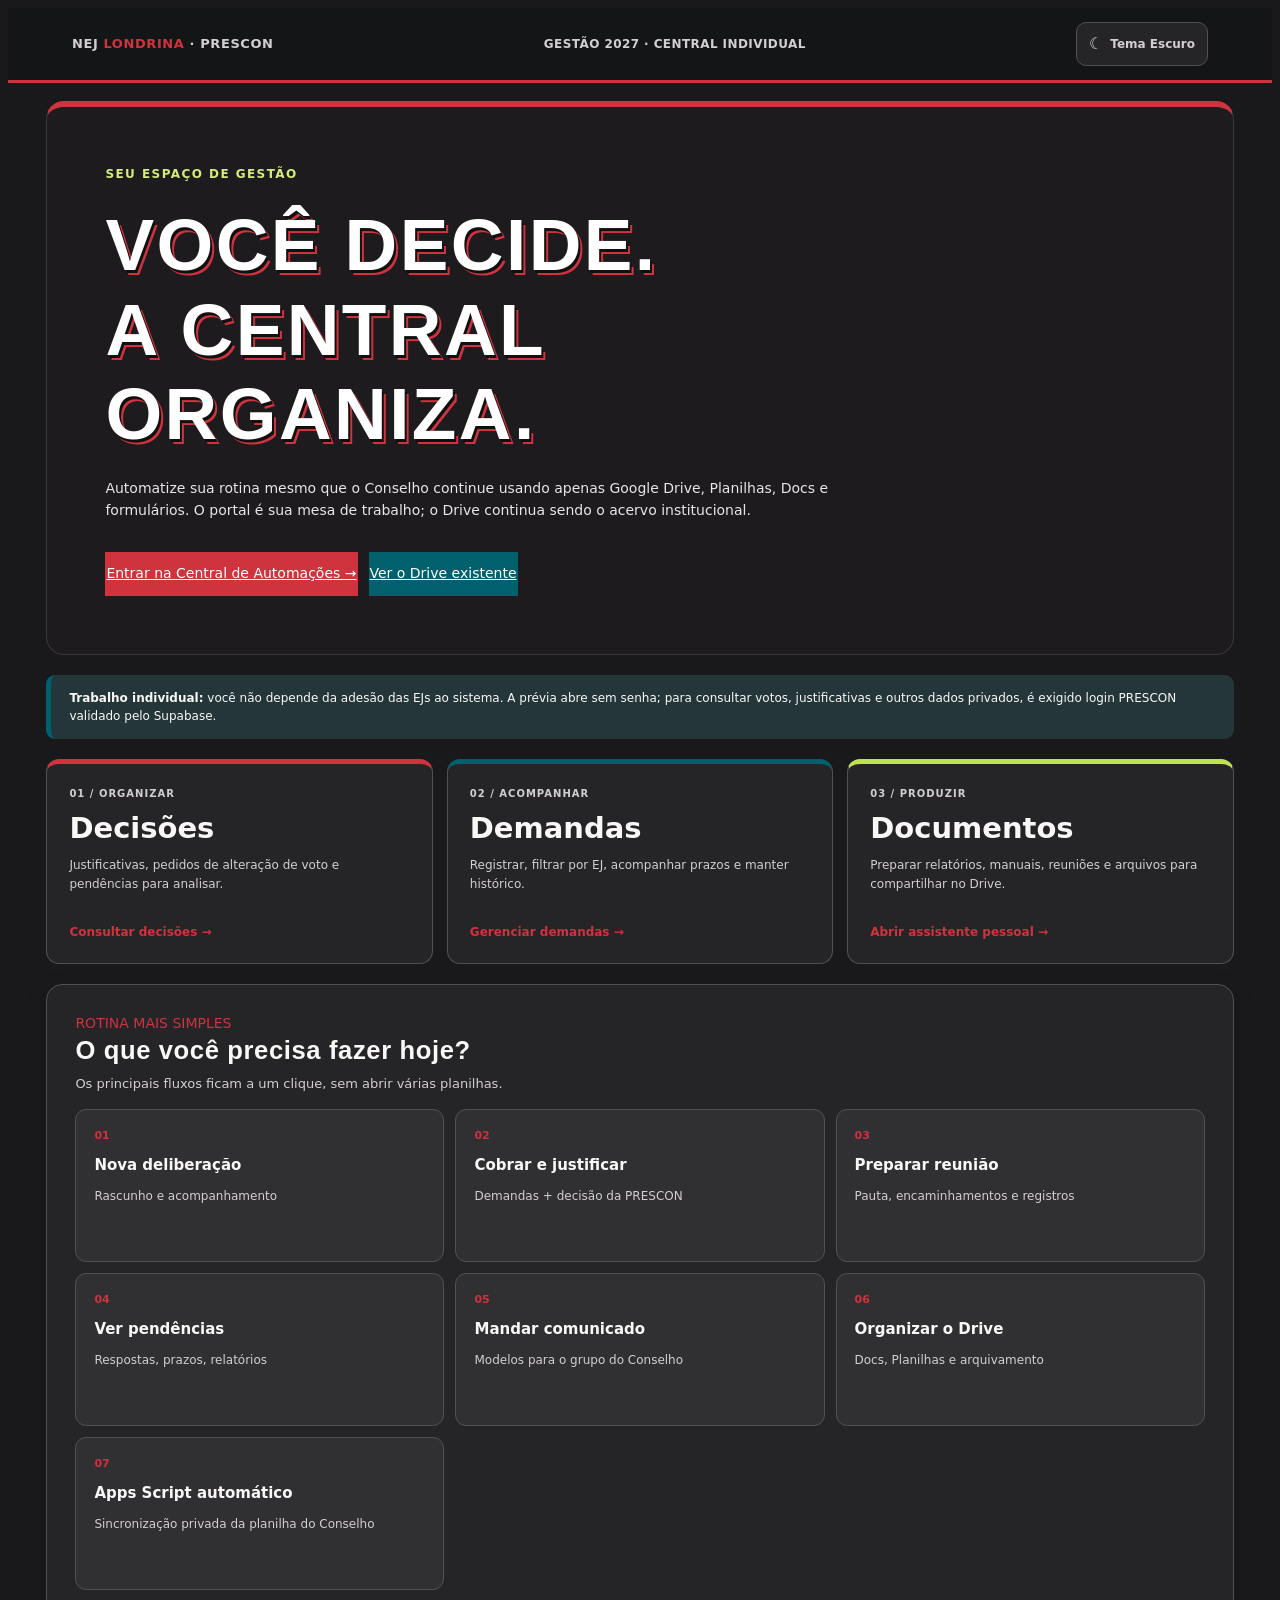
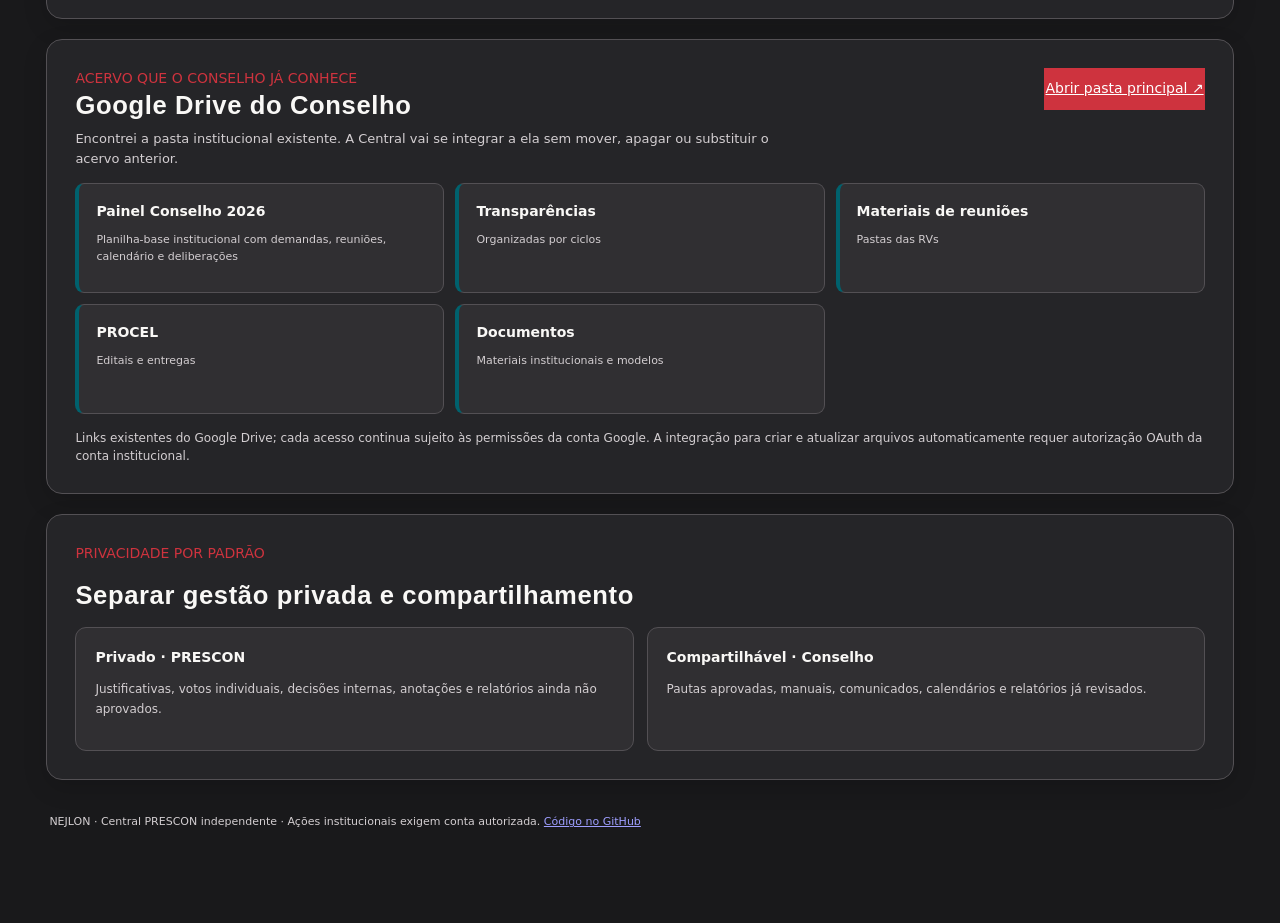
==== commit 43372658: "feat: direct Apps Script connector in PRESCON home" ====
--- a/index.html
+++ b/index.html
@@ -28,6 +28,7 @@
 <a href="pages/central-automacoes.html?area=relatorios"><span>04</span><strong>Ver pendências</strong><small>Respostas, prazos, relatórios</small></a>
 <a href="pages/whatsapp.html#biblioteca"><span>05</span><strong>Mandar comunicado</strong><small>Modelos para o grupo do Conselho</small></a>
 <a href="pages/operacao.html#workspace"><span>06</span><strong>Organizar o Drive</strong><small>Docs, Planilhas e arquivamento</small></a>
+<a href="pages/apps-script.html"><span>07</span><strong>Apps Script automático</strong><small>Sincronização privada da planilha do Conselho</small></a>
 </div></section>
 <section class="automation-panel" id="drive"><div class="solo-section-heading"><div><span class="eyebrow">ACERVO QUE O CONSELHO JÁ CONHECE</span><h2>Google Drive do Conselho</h2><p>Encontrei a pasta institucional existente. A Central vai se integrar a ela sem mover, apagar ou substituir o acervo anterior.</p></div><a class="btn red" href="https://drive.google.com/drive/folders/1lMt1bSog2AiDGEiYPf9uO2gQaXEOuNeg" target="_blank" rel="noopener noreferrer">Abrir pasta principal ↗</a></div>
 <div class="solo-drive-grid">
--- a/pages/solo.css
+++ b/pages/solo.css
@@ -0,0 +1,36 @@
+.solo-landing{min-height:100vh;line-height:1.5}
+.solo-landing .automation-shell{max-width:1300px;gap:20px}
+.solo-mark{font-weight:900;color:var(--ux-text,#fff);font-size:13px;letter-spacing:.045em}.solo-mark b{color:var(--ux-red,#ce333e)}
+.solo-hero{min-height:325px;background:#1d1b1d;border:1px solid #3b3538;border-top:6px solid #ce333e;padding:clamp(28px,5vw,58px);display:flex;flex-direction:column;align-items:flex-start;gap:10px}
+.solo-hero h1{font-size:clamp(43px,6vw,73px);line-height:1.16;max-width:850px;margin:10px 0}
+.solo-hero h1 em{color:#fff}.solo-hero p{max-width:780px}
+.solo-hero-actions{display:flex;gap:11px;flex-wrap:wrap;margin-top:20px}
+.solo-hero-actions .btn{min-height:44px}
+.solo-stat{display:grid;grid-template-columns:repeat(3,minmax(0,1fr));gap:14px}
+.solo-stat article{background:var(--ux-surface,#222);border:1px solid var(--ux-border,#444);border-top:5px solid var(--ux-red,#ce333e);border-radius:13px;padding:22px;display:flex;flex-direction:column;gap:10px;min-height:205px}
+.solo-stat article:nth-child(2){border-top-color:var(--ux-petrol,#005762)}.solo-stat article:nth-child(3){border-top-color:var(--ux-lime,#9bc90e)}
+.solo-stat article span{font-size:10px;font-weight:900;color:var(--ux-muted,#ccc);letter-spacing:.1em}
+.solo-stat article strong{font:900 clamp(22px,2.8vw,29px)/1.2 'Arial Black',system-ui,sans-serif;color:var(--ux-text,#fff)}
+.solo-stat article p{color:var(--ux-muted,#ddd);font-size:12px;margin:0;line-height:1.65}
+.solo-stat article a{color:var(--ux-red,#ff8585);font-weight:800;font-size:12px;text-decoration:none;margin-top:auto}
+.solo-stat article a:hover{text-decoration:underline}
+.solo-section-heading{display:flex;flex-wrap:wrap;align-items:flex-start;justify-content:space-between;gap:16px}
+.solo-section-heading h2{margin:0 0 8px}.solo-section-heading p{margin:0;color:var(--ux-muted,#d5d5d5);font-size:13px;max-width:730px}
+.solo-tool-grid{display:grid;grid-template-columns:repeat(3,minmax(0,1fr));gap:11px}
+.solo-tool-grid a{display:flex;flex-direction:column;gap:10px;background:var(--ux-raised,#323033);border:1px solid var(--ux-border,#505050);border-radius:11px;padding:18px;color:var(--ux-text,#fff);text-decoration:none;min-height:153px;transition:background .2s,transform .2s}
+.solo-tool-grid a:hover{background:var(--ux-hover,#464044);transform:translateY(-2px)}
+.solo-tool-grid span{font-size:11px;font-weight:900;color:var(--ux-red,#ec7178)}
+.solo-tool-grid strong{font-size:15px}
+.solo-tool-grid small{font-size:12px;line-height:1.5;color:var(--ux-muted,#c6c6c6)}
+.solo-drive-grid{display:grid;grid-template-columns:repeat(3,minmax(0,1fr));gap:11px}
+.solo-drive-grid a{display:flex;flex-direction:column;gap:9px;background:var(--ux-raised,#323033);border:1px solid var(--ux-border,#555);border-left:4px solid var(--ux-petrol,#005762);border-radius:9px;padding:17px;text-decoration:none;color:var(--ux-text,#fff);min-height:110px}
+.solo-drive-grid a:hover{border-color:var(--ux-red,#ce333e)}
+.solo-drive-grid strong{font-size:14px}
+.solo-drive-grid small{font-size:11px;line-height:1.55;color:var(--ux-muted,#ddd)}
+.solo-audience{border:1px solid var(--ux-border,#555);background:var(--ux-raised,#333);border-radius:11px;padding:19px}
+.solo-audience strong{color:var(--ux-text,#fff);font-size:14px}.solo-audience p{color:var(--ux-muted,#ddd);font-size:12px;line-height:1.65}
+.solo-landing a:focus-visible{outline:3px solid var(--ux-red,#ce333e);outline-offset:3px}
+.solo-landing [hidden]{display:none!important}
+@media(max-width:950px){.solo-stat,.solo-tool-grid,.solo-drive-grid{grid-template-columns:repeat(2,minmax(0,1fr))}}
+@media(max-width:620px){.solo-stat,.solo-tool-grid,.solo-drive-grid{grid-template-columns:1fr}.solo-stat article{min-height:160px}.solo-hero{padding:25px 20px}.solo-hero h1{font-size:41px}.solo-hero-actions{width:100%}.solo-hero-actions .btn{flex:1;justify-content:center}.solo-landing .automation-top{flex-wrap:wrap}}
+@media(prefers-reduced-motion:reduce){.solo-tool-grid a{transition:none}}
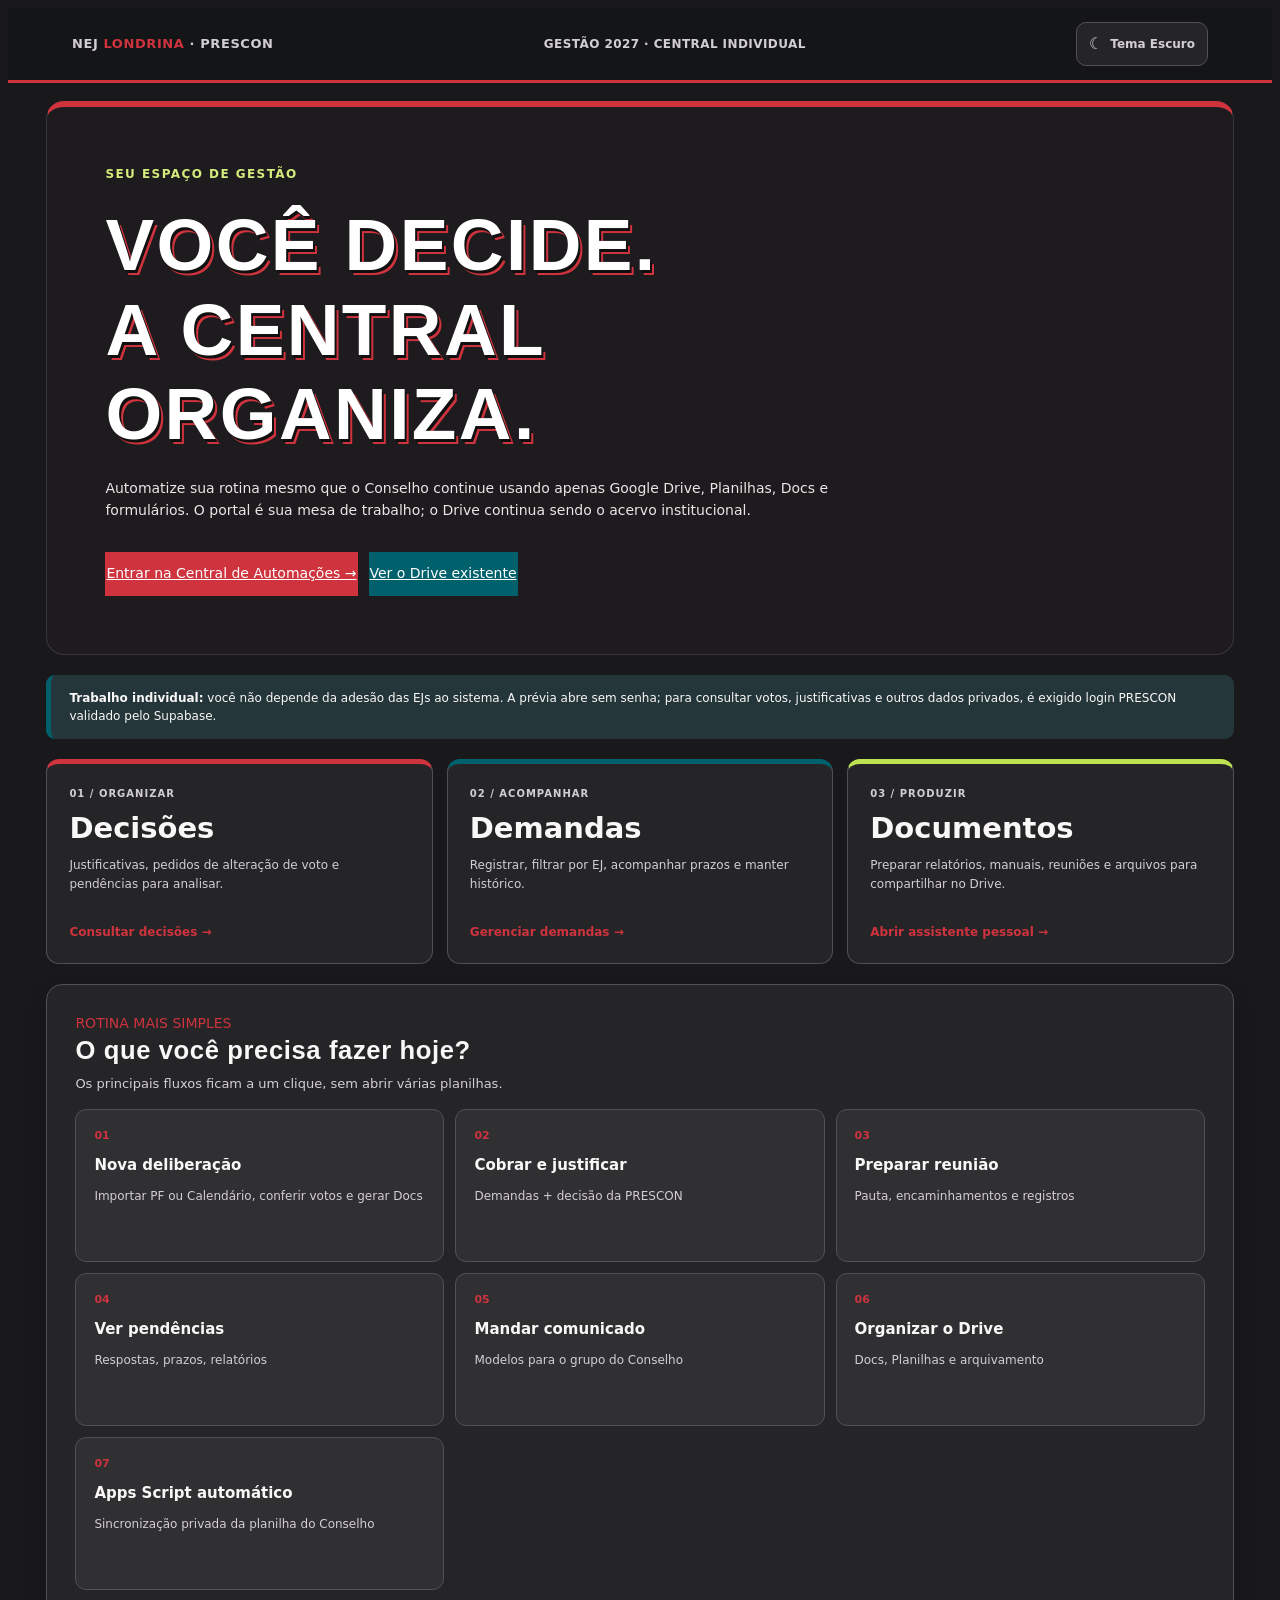
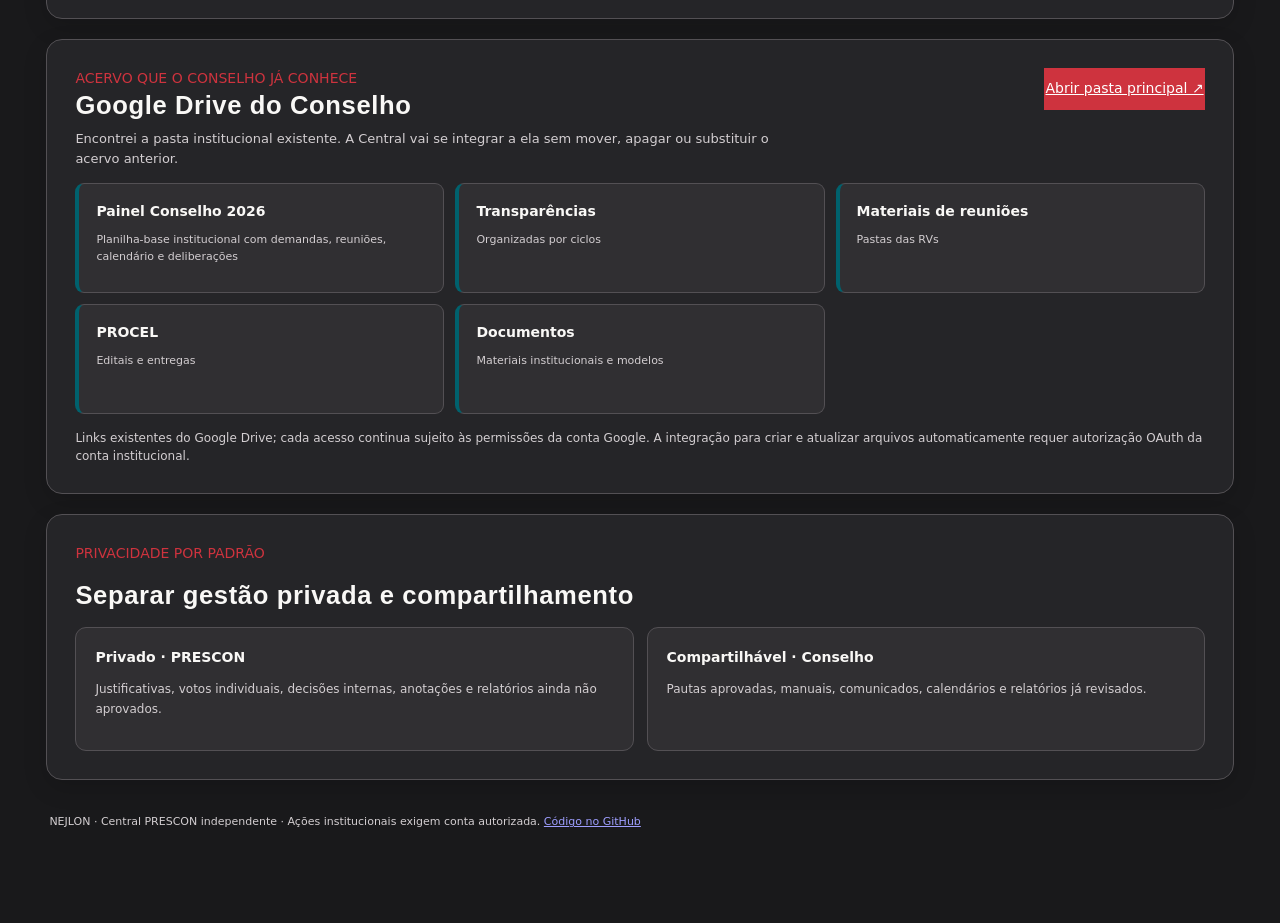
==== commit a16016b7: "ux: route new deliberations through mandatory source workbook workflow" ====
--- a/index.html
+++ b/index.html
@@ -22,7 +22,7 @@
 </section>
 <section class="automation-panel"><div class="solo-section-heading"><div><span class="eyebrow">ROTINA MAIS SIMPLES</span><h2>O que você precisa fazer hoje?</h2><p>Os principais fluxos ficam a um clique, sem abrir várias planilhas.</p></div></div>
 <div class="solo-tool-grid">
-<a href="pages/central-automacoes.html?area=criacao"><span>01</span><strong>Nova deliberação</strong><small>Rascunho e acompanhamento</small></a>
+<a href="pages/deliberacoes.html"><span>01</span><strong>Nova deliberação</strong><small>Importar PF ou Calendário, conferir votos e gerar Docs</small></a>
 <a href="pages/central-automacoes.html?area=demandas"><span>02</span><strong>Cobrar e justificar</strong><small>Demandas + decisão da PRESCON</small></a>
 <a href="pages/operacao.html#reunioes"><span>03</span><strong>Preparar reunião</strong><small>Pauta, encaminhamentos e registros</small></a>
 <a href="pages/central-automacoes.html?area=relatorios"><span>04</span><strong>Ver pendências</strong><small>Respostas, prazos, relatórios</small></a>
